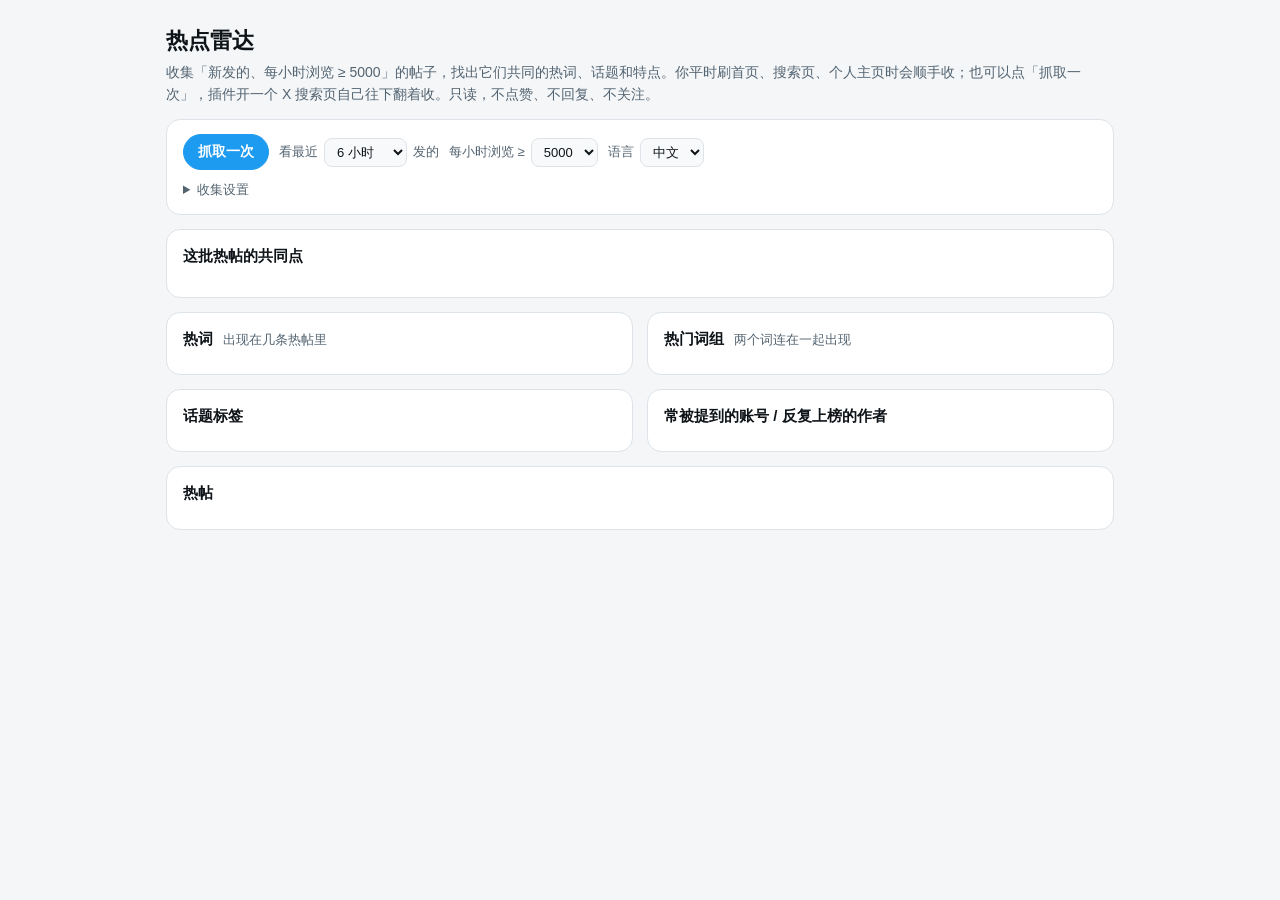
==== huiguanzhushou/hot.html @ 4f699829 "选片和发帖：TG 视频下载前打推荐分、收件箱收智Tool 下载的视频、指纹去重、TG二创 发帖页 → 时间工作流 → 回关助手发帖排期表；回关助手源码放进仓库 - TG二创 1.10.0：picker" ====
<!doctype html>
<html lang="zh-CN">
<head>
<meta charset="utf-8">
<meta name="viewport" content="width=device-width, initial-scale=1">
<title>热点雷达 · 回关助手</title>
<style>
  :root {
    --bg: #f4f6f8; --card: #ffffff; --ink: #0f1419; --mute: #536471; --line: #dde3e8; --field: #f7f9fa;
    --blue: #1d9bf0; --green: #00875a; --amber: #b26b00; --red: #d42230; --soft: #e8f5fe;
    color-scheme: light;
  }
  @media (prefers-color-scheme: dark) {
    :root { --bg: #0b0f14; --card: #15202b; --ink: #eef2f5; --mute: #8b98a5; --line: #2f3d4a; --field: #0f1923;
      --blue: #1d9bf0; --green: #00ba7c; --amber: #ffad1f; --red: #f4212e; --soft: #10273a; color-scheme: dark; }
  }
  * { box-sizing: border-box; }
  [hidden] { display: none !important; }
  body { margin: 0; background: var(--bg); color: var(--ink);
    font: 14px/1.55 -apple-system, BlinkMacSystemFont, "PingFang SC", "Hiragino Sans GB", "Microsoft YaHei", sans-serif; }
  main { max-width: 980px; margin: 0 auto; padding: 24px 16px 80px; display: flex; flex-direction: column; gap: 14px; }
  h1 { margin: 0; font-size: 22px; }
  h2 { margin: 0 0 10px; font-size: 15px; }
  h2 small { font-weight: 400; color: var(--mute); margin-left: 6px; }
  .lede { margin: 4px 0 0; color: var(--mute); }
  .card { background: var(--card); border: 1px solid var(--line); border-radius: 14px; padding: 14px 16px; }
  .bar { display: flex; flex-wrap: wrap; gap: 10px; align-items: center; }
  button, select, input { font: inherit; color: var(--ink); }
  button { cursor: pointer; border-radius: 999px; padding: 6px 14px; border: 1px solid var(--line); background: transparent; white-space: nowrap; }
  button.primary { background: var(--blue); border-color: var(--blue); color: #fff; font-weight: 600; }
  button:disabled { opacity: 0.5; cursor: default; }
  button:focus-visible, select:focus-visible, input:focus-visible { outline: 2px solid var(--blue); outline-offset: 2px; }
  select, input[type="text"], input[type="number"] { background: var(--field); border: 1px solid var(--line); border-radius: 8px; padding: 5px 8px; }
  label.f { display: inline-flex; gap: 6px; align-items: center; color: var(--mute); font-size: 13px; }
  .msg { font-size: 13px; color: var(--mute); margin: 8px 0 0; }
  .msg.ok { color: var(--green); } .msg.err { color: var(--red); }
  details summary { cursor: pointer; color: var(--mute); font-size: 13px; margin-top: 10px; }
  .set { display: flex; flex-wrap: wrap; gap: 12px; margin-top: 10px; align-items: center; }
  .set input[type="text"] { width: 260px; }
  .set input[type="number"] { width: 70px; }
  .sum { font-size: 15px; line-height: 1.7; }
  .grid { display: grid; grid-template-columns: repeat(auto-fill, minmax(150px, 1fr)); gap: 10px; }
  .stat { background: var(--field); border: 1px solid var(--line); border-radius: 10px; padding: 10px 12px; }
  .stat b { display: block; font-size: 20px; font-variant-numeric: tabular-nums; }
  .stat span { color: var(--mute); font-size: 12.5px; }
  .meter { height: 6px; border-radius: 3px; background: var(--line); margin-top: 6px; overflow: hidden; display: flex; }
  .meter i { display: block; height: 100%; }
  .two { display: grid; grid-template-columns: repeat(auto-fit, minmax(300px, 1fr)); gap: 14px; }
  .chips { display: flex; flex-wrap: wrap; gap: 6px; }
  .chip { border: 1px solid var(--line); background: var(--field); border-radius: 999px; padding: 3px 10px; cursor: pointer; font-size: 13px; }
  .chip small { color: var(--mute); margin-left: 4px; font-variant-numeric: tabular-nums; }
  .chip.l1 { font-size: 13px; } .chip.l2 { font-size: 14.5px; font-weight: 600; } .chip.l3 { font-size: 16.5px; font-weight: 700; border-color: var(--blue); }
  .chip[aria-pressed="true"] { background: var(--blue); border-color: var(--blue); color: #fff; }
  .chip[aria-pressed="true"] small { color: #fff; }
  .empty { color: var(--mute); font-size: 13px; }
  .list { display: flex; flex-direction: column; gap: 8px; }
  .p { display: grid; grid-template-columns: 36px minmax(0, 1fr) auto; gap: 10px; padding: 10px 0; border-top: 1px solid var(--line); }
  .p:first-child { border-top: 0; }
  .av { width: 36px; height: 36px; border-radius: 50%; background: var(--field) center/cover no-repeat; }
  .hd { display: flex; gap: 6px; align-items: baseline; flex-wrap: wrap; font-size: 13px; }
  .hd .sub { color: var(--mute); }
  .tx { white-space: pre-wrap; word-break: break-word; margin: 2px 0 4px; display: -webkit-box; -webkit-line-clamp: 4; -webkit-box-orient: vertical; overflow: hidden; }
  .tx mark { background: rgba(29, 155, 240, 0.22); color: inherit; border-radius: 3px; }
  .mt { color: var(--mute); font-size: 12.5px; display: flex; gap: 10px; flex-wrap: wrap; }
  .heat { font-weight: 700; font-size: 13px; padding: 2px 8px; border-radius: 999px; background: rgba(244, 33, 46, 0.12); color: var(--red); height: fit-content; white-space: nowrap; }
  .heat.t3 { background: rgba(255, 122, 0, 0.14); color: var(--amber); }
  a { color: var(--blue); }
</style>
</head>
<body>
<main>
  <header>
    <h1>热点雷达</h1>
    <p class="lede">收集「新发的、每小时浏览 ≥ 5000」的帖子，找出它们共同的热词、话题和特点。你平时刷首页、搜索页、个人主页时会顺手收；也可以点「抓取一次」，插件开一个 X 搜索页自己往下翻着收。只读，不点赞、不回复、不关注。</p>
  </header>

  <section class="card">
    <div class="bar">
      <button type="button" class="primary" id="fetch">抓取一次</button>
      <label class="f">看最近 <select id="range">
        <option value="3">3 小时</option><option value="6" selected>6 小时</option><option value="12">12 小时</option><option value="24">24 小时</option><option value="72">3 天</option>
      </select> 发的</label>
      <label class="f">每小时浏览 ≥ <select id="min">
        <option value="5000" selected>5000</option><option value="10000">1 万</option><option value="20000">2 万</option><option value="50000">5 万</option>
      </select></label>
      <label class="f">语言 <select id="lang"><option value="">全部</option><option value="zh" selected>中文</option><option value="en">英文</option><option value="ja">日文</option></select></label>
    </div>
    <p class="msg" id="msg" role="status"></p>
    <details>
      <summary>收集设置</summary>
      <div class="set">
        <label class="f">「抓取一次」的搜索条件 <input type="text" id="q" placeholder="lang:zh min_faves:20"></label>
        <label class="f">只收发出 <input type="number" id="age" min="1" max="72" step="1"> 小时内的</label>
        <label class="f">收集门槛：每小时浏览 ≥ <input type="number" id="hmin" min="500" step="500"></label>
        <button type="button" id="clear">清空收集的帖子</button>
      </div>
      <p class="msg">搜索条件可以用 X 的搜索语法：lang:zh 只看中文，min_faves:20 至少 20 个赞，加关键词只看某个领域（比如「航空 OR 飞机 lang:zh」）。时间范围插件会自己加。</p>
    </details>
  </section>

  <section class="card" id="sum-card">
    <h2>这批热帖的共同点 <small id="sum-n"></small></h2>
    <p class="sum" id="sum"></p>
    <div class="grid" id="stats"></div>
  </section>

  <div class="two">
    <section class="card"><h2>热词 <small>出现在几条热帖里</small></h2><div class="chips" id="words"></div></section>
    <section class="card"><h2>热门词组 <small>两个词连在一起出现</small></h2><div class="chips" id="phrases"></div></section>
  </div>
  <div class="two">
    <section class="card"><h2>话题标签</h2><div class="chips" id="tags"></div></section>
    <section class="card"><h2>常被提到的账号 / 反复上榜的作者</h2><div class="chips" id="people"></div></section>
  </div>

  <section class="card">
    <h2 id="list-title">热帖</h2>
    <div class="list" id="list"></div>
  </section>
</main>
<script src="hot.js"></script>
</body>
</html>
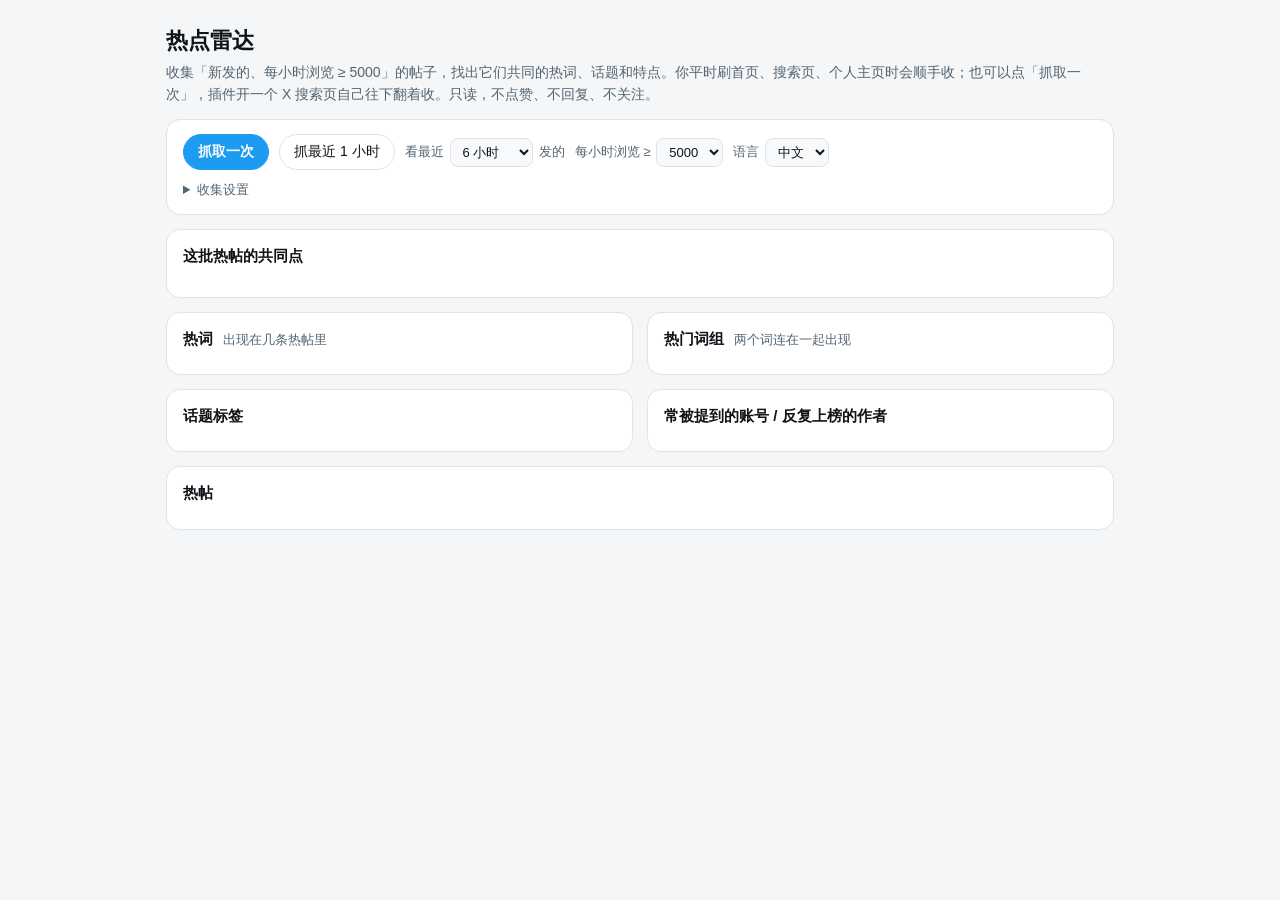
==== commit 85393238: "回关助手 2.30.0：热点雷达抓取一次连搜多页（整段热门 + 分时段热门 + 最近 1 小时最新），新增「抓最近 1 小时」 Co-Authored-By: Claude Opus 5.5 <nor" ====
--- a/huiguanzhushou/hot.html
+++ b/huiguanzhushou/hot.html
@@ -77,11 +77,12 @@
   <section class="card">
     <div class="bar">
       <button type="button" class="primary" id="fetch">抓取一次</button>
+      <button type="button" id="fetch1">抓最近 1 小时</button>
       <label class="f">看最近 <select id="range">
-        <option value="3">3 小时</option><option value="6" selected>6 小时</option><option value="12">12 小时</option><option value="24">24 小时</option><option value="72">3 天</option>
+        <option value="1">1 小时</option><option value="3">3 小时</option><option value="6" selected>6 小时</option><option value="12">12 小时</option><option value="24">24 小时</option><option value="72">3 天</option>
       </select> 发的</label>
       <label class="f">每小时浏览 ≥ <select id="min">
-        <option value="5000" selected>5000</option><option value="10000">1 万</option><option value="20000">2 万</option><option value="50000">5 万</option>
+        <option value="1000">1000</option><option value="2000">2000</option><option value="5000" selected>5000</option><option value="10000">1 万</option><option value="20000">2 万</option><option value="50000">5 万</option>
       </select></label>
       <label class="f">语言 <select id="lang"><option value="">全部</option><option value="zh" selected>中文</option><option value="en">英文</option><option value="ja">日文</option></select></label>
     </div>
